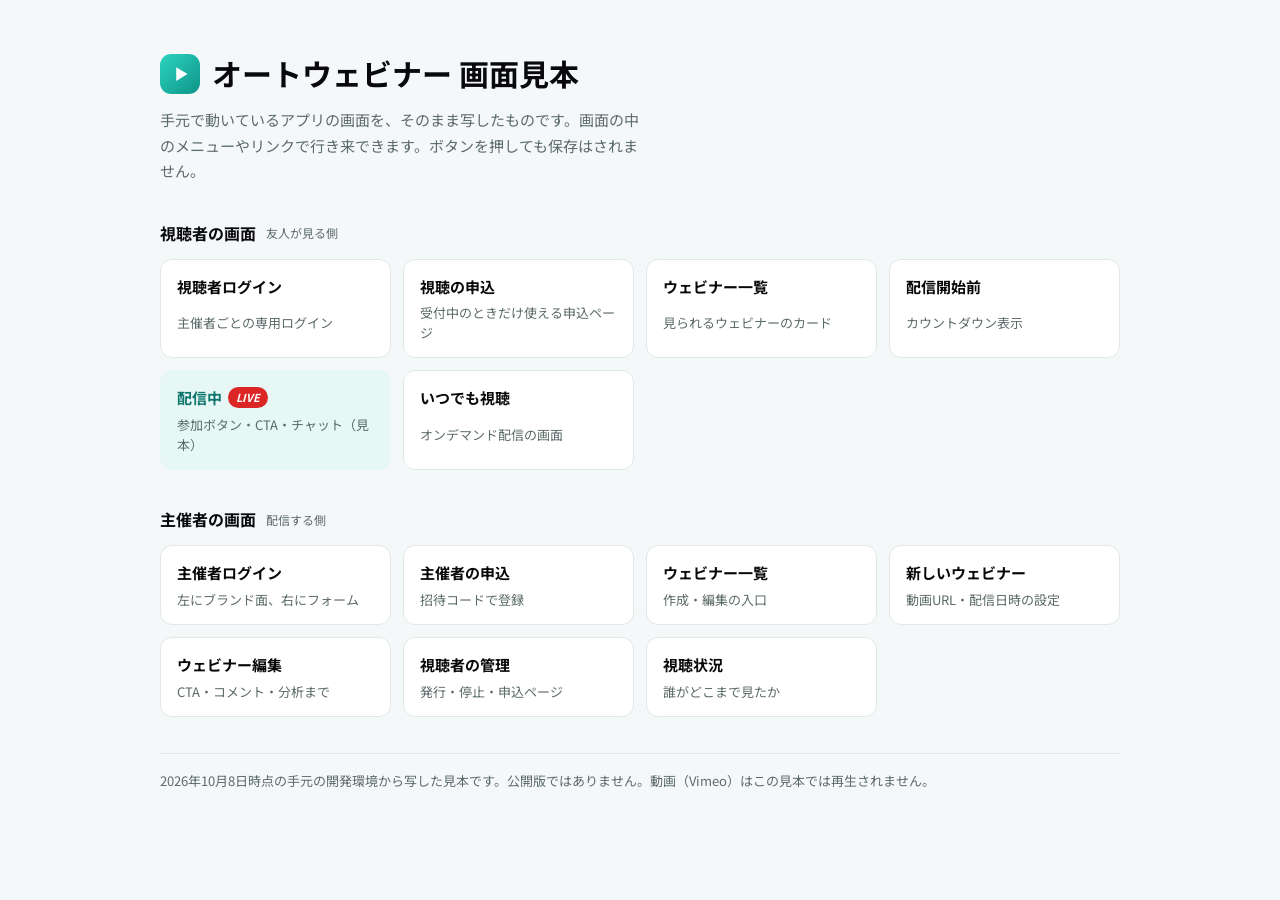
==== index.html @ 9e0596a2 "オートウェビナー画面見本（静的コピー）" ====
<!doctype html>
<html lang="ja">
<head>
<meta charset="utf-8">
<meta name="viewport" content="width=device-width,initial-scale=1">
<meta name="robots" content="noindex">
<title>オートウェビナー画面見本</title>
<link rel="stylesheet" href="https://fonts.googleapis.com/css2?family=Noto+Sans+JP:wght@400;500;700&display=swap">
<style>
/* layout: 役割ごとの3グループに画面カードを並べる入口ページ（アプリと同じティール配色） */
:root{
  --bg:#f5f8f8; --surface:#ffffff; --ink:#09090b; --muted:#5b6b69; --line:#e1e8e7;
  --teal:#0d9488; --teal-soft:#e6f7f5; --teal-strong:#0f766e; --live:#dc2626;
  --sans:"Noto Sans JP","Hiragino Sans","Yu Gothic",system-ui,sans-serif;
}
@media (prefers-color-scheme:dark){:root:not([data-theme="light"]){--bg:#0d1514;--surface:#15201f;--ink:#e8f1f0;--muted:#9ab0ad;--line:#26403d;--teal-soft:#123532;--teal-strong:#5eead4;color-scheme:dark}}
:root[data-theme="dark"]{--bg:#0d1514;--surface:#15201f;--ink:#e8f1f0;--muted:#9ab0ad;--line:#26403d;--teal-soft:#123532;--teal-strong:#5eead4;color-scheme:dark}
body{background:var(--bg);color:var(--ink);font-family:var(--sans);font-size:15px;line-height:1.7}
.wrap{max-width:960px;margin:0 auto;padding-inline:20px;padding-block:40px 64px;display:grid;gap:36px}
.brand{display:flex;align-items:center;gap:12px}
.brand svg{width:40px;height:40px;flex:none}
h1{font-size:clamp(22px,4vw,30px);margin:0;text-wrap:balance}
.lead{color:var(--muted);margin:8px 0 0;max-width:60ch}
h2{font-size:16px;margin:0 0 12px;display:flex;align-items:center;gap:10px}
h2 small{font-size:12px;font-weight:400;color:var(--muted)}
.grid{display:grid;grid-template-columns:repeat(auto-fill,minmax(200px,1fr));gap:12px}
a.card{display:grid;gap:4px;padding:14px 16px;background:var(--surface);border:1px solid var(--line);border-radius:12px;color:inherit;text-decoration:none;transition:border-color .15s,transform .15s}
a.card:hover,a.card:focus-visible{border-color:var(--teal);transform:translateY(-1px);outline:none}
a.card b{font-size:15px;font-weight:700}
a.card span{font-size:13px;color:var(--muted);line-height:1.55}
a.card.hl{background:var(--teal-soft);border-color:transparent}
a.card.hl b{color:var(--teal-strong)}
.pill{display:inline-block;font-size:11px;font-weight:700;color:#fff;background:var(--live);border-radius:99px;padding:1px 8px;margin-left:6px;vertical-align:2px}
.note{font-size:13px;color:var(--muted);border-top:1px solid var(--line);padding-top:16px;margin:0}
@media (prefers-reduced-motion:reduce){a.card{transition:none}}
</style>
</head>
<body>

<div class="wrap">
  <header>
    <div class="brand">
      <svg viewBox="0 0 32 32" aria-hidden="true"><defs><linearGradient id="g" x1="0" y1="0" x2="1" y2="1"><stop offset="0" stop-color="#2dd4bf"/><stop offset="1" stop-color="#0d9488"/></linearGradient></defs><rect width="32" height="32" rx="9" fill="url(#g)"/><path d="M13 10.5v11l9-5.5z" fill="#fff"/></svg>
      <h1>オートウェビナー 画面見本</h1>
    </div>
    <p class="lead">手元で動いているアプリの画面を、そのまま写したものです。画面の中のメニューやリンクで行き来できます。ボタンを押しても保存はされません。</p>
  </header>

  <section>
    <h2>視聴者の画面 <small>友人が見る側</small></h2>
    <div class="grid">
      <a class="card" href="viewer-login.html"><b>視聴者ログイン</b><span>主催者ごとの専用ログイン</span></a>
      <a class="card" href="viewer-signup.html"><b>視聴の申込</b><span>受付中のときだけ使える申込ページ</span></a>
      <a class="card" href="w.html"><b>ウェビナー一覧</b><span>見られるウェビナーのカード</span></a>
      <a class="card" href="watch-before.html"><b>配信開始前</b><span>カウントダウン表示</span></a>
      <a class="card hl" href="watch-live.html"><b>配信中<em class="pill">LIVE</em></b><span>参加ボタン・CTA・チャット（見本）</span></a>
      <a class="card" href="watch-ondemand.html"><b>いつでも視聴</b><span>オンデマンド配信の画面</span></a>
    </div>
  </section>

  <section>
    <h2>主催者の画面 <small>配信する側</small></h2>
    <div class="grid">
      <a class="card" href="login.html"><b>主催者ログイン</b><span>左にブランド面、右にフォーム</span></a>
      <a class="card" href="signup-host.html"><b>主催者の申込</b><span>招待コードで登録</span></a>
      <a class="card" href="host.html"><b>ウェビナー一覧</b><span>作成・編集の入口</span></a>
      <a class="card" href="host-new.html"><b>新しいウェビナー</b><span>動画URL・配信日時の設定</span></a>
      <a class="card" href="host-edit.html"><b>ウェビナー編集</b><span>CTA・コメント・分析まで</span></a>
      <a class="card" href="host-viewers.html"><b>視聴者の管理</b><span>発行・停止・申込ページ</span></a>
      <a class="card" href="host-progress.html"><b>視聴状況</b><span>誰がどこまで見たか</span></a>
    </div>
  </section>

  <p class="note">2026年10月8日時点の手元の開発環境から写した見本です。公開版ではありません。動画（Vimeo）はこの見本では再生されません。</p>
</div>
</body>
</html>
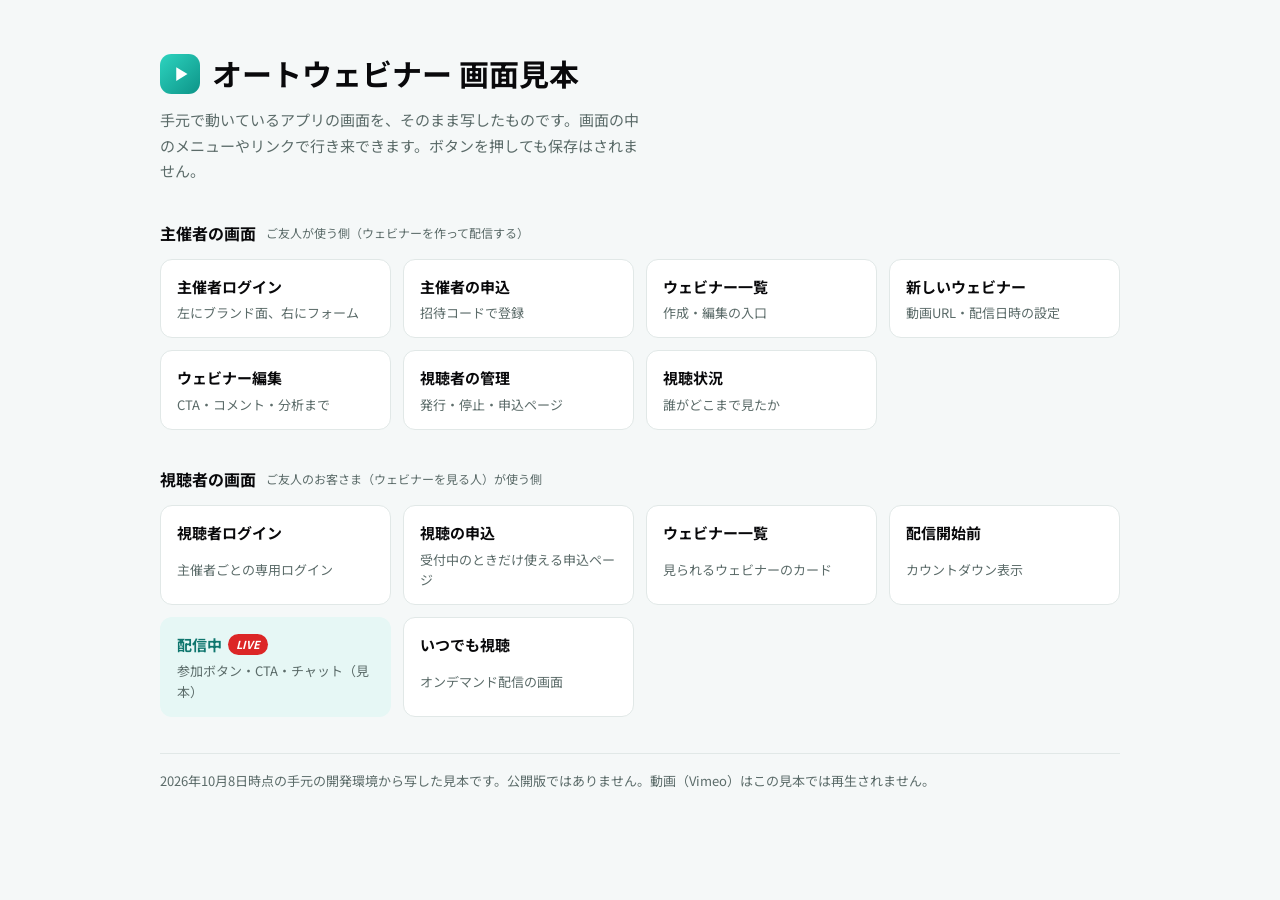
==== commit e1c5a9fe: "入口ページ：友人＝主催者として主催者の画面を先頭に Co-Authored-By: Claude Opus 5.5 <noreply@anthropic.com>" ====
--- a/index.html
+++ b/index.html
@@ -47,19 +47,7 @@
   </header>
 
   <section>
-    <h2>視聴者の画面 <small>友人が見る側</small></h2>
-    <div class="grid">
-      <a class="card" href="viewer-login.html"><b>視聴者ログイン</b><span>主催者ごとの専用ログイン</span></a>
-      <a class="card" href="viewer-signup.html"><b>視聴の申込</b><span>受付中のときだけ使える申込ページ</span></a>
-      <a class="card" href="w.html"><b>ウェビナー一覧</b><span>見られるウェビナーのカード</span></a>
-      <a class="card" href="watch-before.html"><b>配信開始前</b><span>カウントダウン表示</span></a>
-      <a class="card hl" href="watch-live.html"><b>配信中<em class="pill">LIVE</em></b><span>参加ボタン・CTA・チャット（見本）</span></a>
-      <a class="card" href="watch-ondemand.html"><b>いつでも視聴</b><span>オンデマンド配信の画面</span></a>
-    </div>
-  </section>
-
-  <section>
-    <h2>主催者の画面 <small>配信する側</small></h2>
+    <h2>主催者の画面 <small>ご友人が使う側（ウェビナーを作って配信する）</small></h2>
     <div class="grid">
       <a class="card" href="login.html"><b>主催者ログイン</b><span>左にブランド面、右にフォーム</span></a>
       <a class="card" href="signup-host.html"><b>主催者の申込</b><span>招待コードで登録</span></a>
@@ -71,6 +59,18 @@
     </div>
   </section>
 
+  <section>
+    <h2>視聴者の画面 <small>ご友人のお客さま（ウェビナーを見る人）が使う側</small></h2>
+    <div class="grid">
+      <a class="card" href="viewer-login.html"><b>視聴者ログイン</b><span>主催者ごとの専用ログイン</span></a>
+      <a class="card" href="viewer-signup.html"><b>視聴の申込</b><span>受付中のときだけ使える申込ページ</span></a>
+      <a class="card" href="w.html"><b>ウェビナー一覧</b><span>見られるウェビナーのカード</span></a>
+      <a class="card" href="watch-before.html"><b>配信開始前</b><span>カウントダウン表示</span></a>
+      <a class="card hl" href="watch-live.html"><b>配信中<em class="pill">LIVE</em></b><span>参加ボタン・CTA・チャット（見本）</span></a>
+      <a class="card" href="watch-ondemand.html"><b>いつでも視聴</b><span>オンデマンド配信の画面</span></a>
+    </div>
+  </section>
+
   <p class="note">2026年10月8日時点の手元の開発環境から写した見本です。公開版ではありません。動画（Vimeo）はこの見本では再生されません。</p>
 </div>
 </body>
